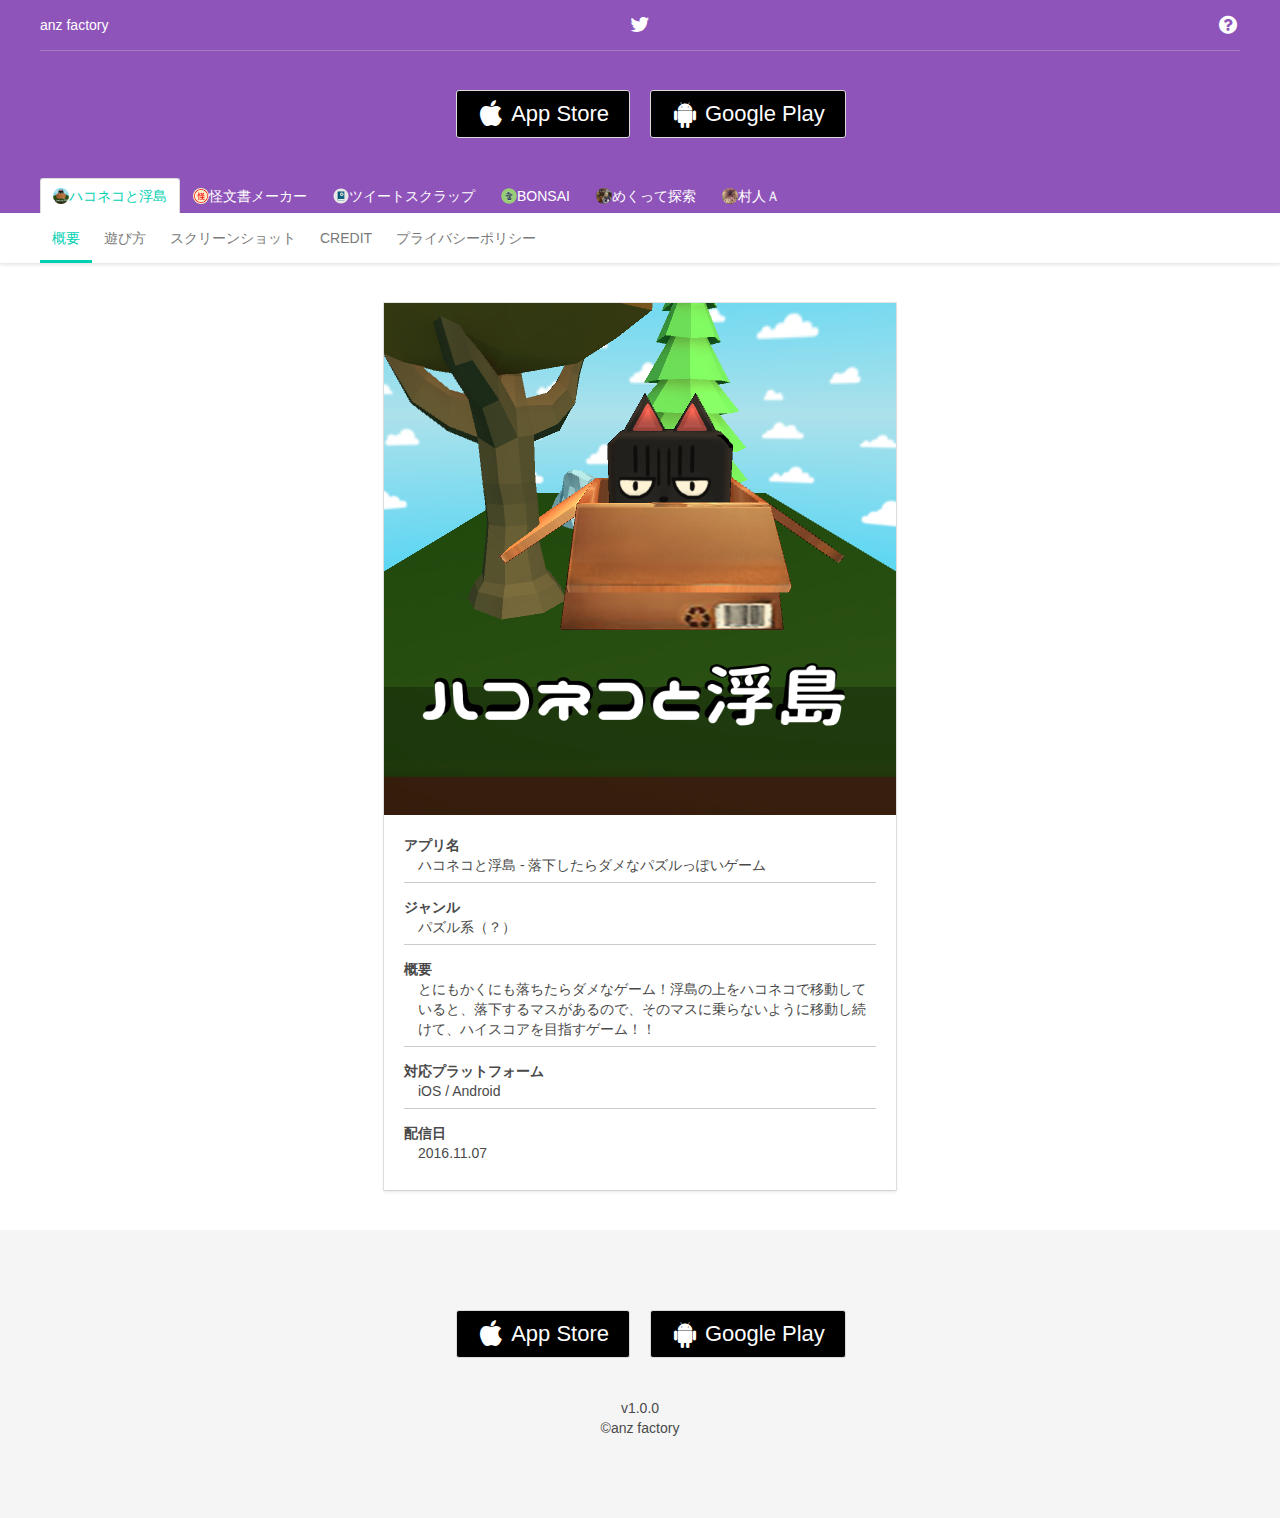
==== index.html @ 9122307f "ogp/twitter cardを動的に変えてみる。。" ====
<!DOCTYPE html>
<html>
<head>
  <meta charset="utf-8">
  <meta name="viewport" content="width=device-width,initial-scale=1,maximum-scale=1.0,user-scalable=no">
  <meta property="og:title" content="anz factory">
  <meta property="og:type" content="website">
  <meta property="og:url" content="https://anzfactory.github.io">
  <meta property="og:image" content="https://anzfactory.github.io/images/anz.png">
  <meta property="og:site_name" content="anz factory" />
  <meta property="og:description" content="anz factoryのアプリ紹介ページ" />
  <meta name="twitter:card" content="summary">
  <meta name="twitter:site" content="@AnzNetJp">
  <meta name="twitter:title" content="anz factory">
  <meta name="twitter:description" content="anz factoryのアプリ紹介ページ">
  <meta name="twitter:image" content="https://anzfactory.github.io/images/anz.png">
  
  
  <title>anz pages</title>
  <link rel="stylesheet" href="lib/fontawesome/font-awesome.min.css">
  <link rel="stylesheet" href="lib/bulma/bulma.css">

  <!-- System Stylesheets-->
  <link rel="stylesheet" type="text/css" href="app.css">
</head>

<body>
  <script src="lib/blazy/blazy.min.js"></script>
  <anz-app></anz-app>
  <script src="app.js"></script>
</body>
</html>
---- app.css ----
@charset "UTF-8";.is-main-color{background-color:#8F54B9}.light-color{background-color:#fff}.text.light-color{background-color:inherit;color:#fff}.container .page-heading{margin-bottom:1.5em}.container .page-heading:not(:first-child){margin-top:3em}.container .page-heading .subtitle{padding-left:1em}.container .page-heading .subtitle:before{content:'▶'}.image.circle{border-radius:50%}.level.start{-webkit-box-align:start;-moz-box-align:start;box-align:start;-webkit-align-items:flex-start;-moz-align-items:flex-start;align-items:flex-start}.margin-top-one-line{margin-top:1em}@media screen and (max-width:768px){.mobile-text-center{margin:0 auto}}.modal-close{top:auto;right:auto;left:50%;margin-left:-20px;bottom:20px}
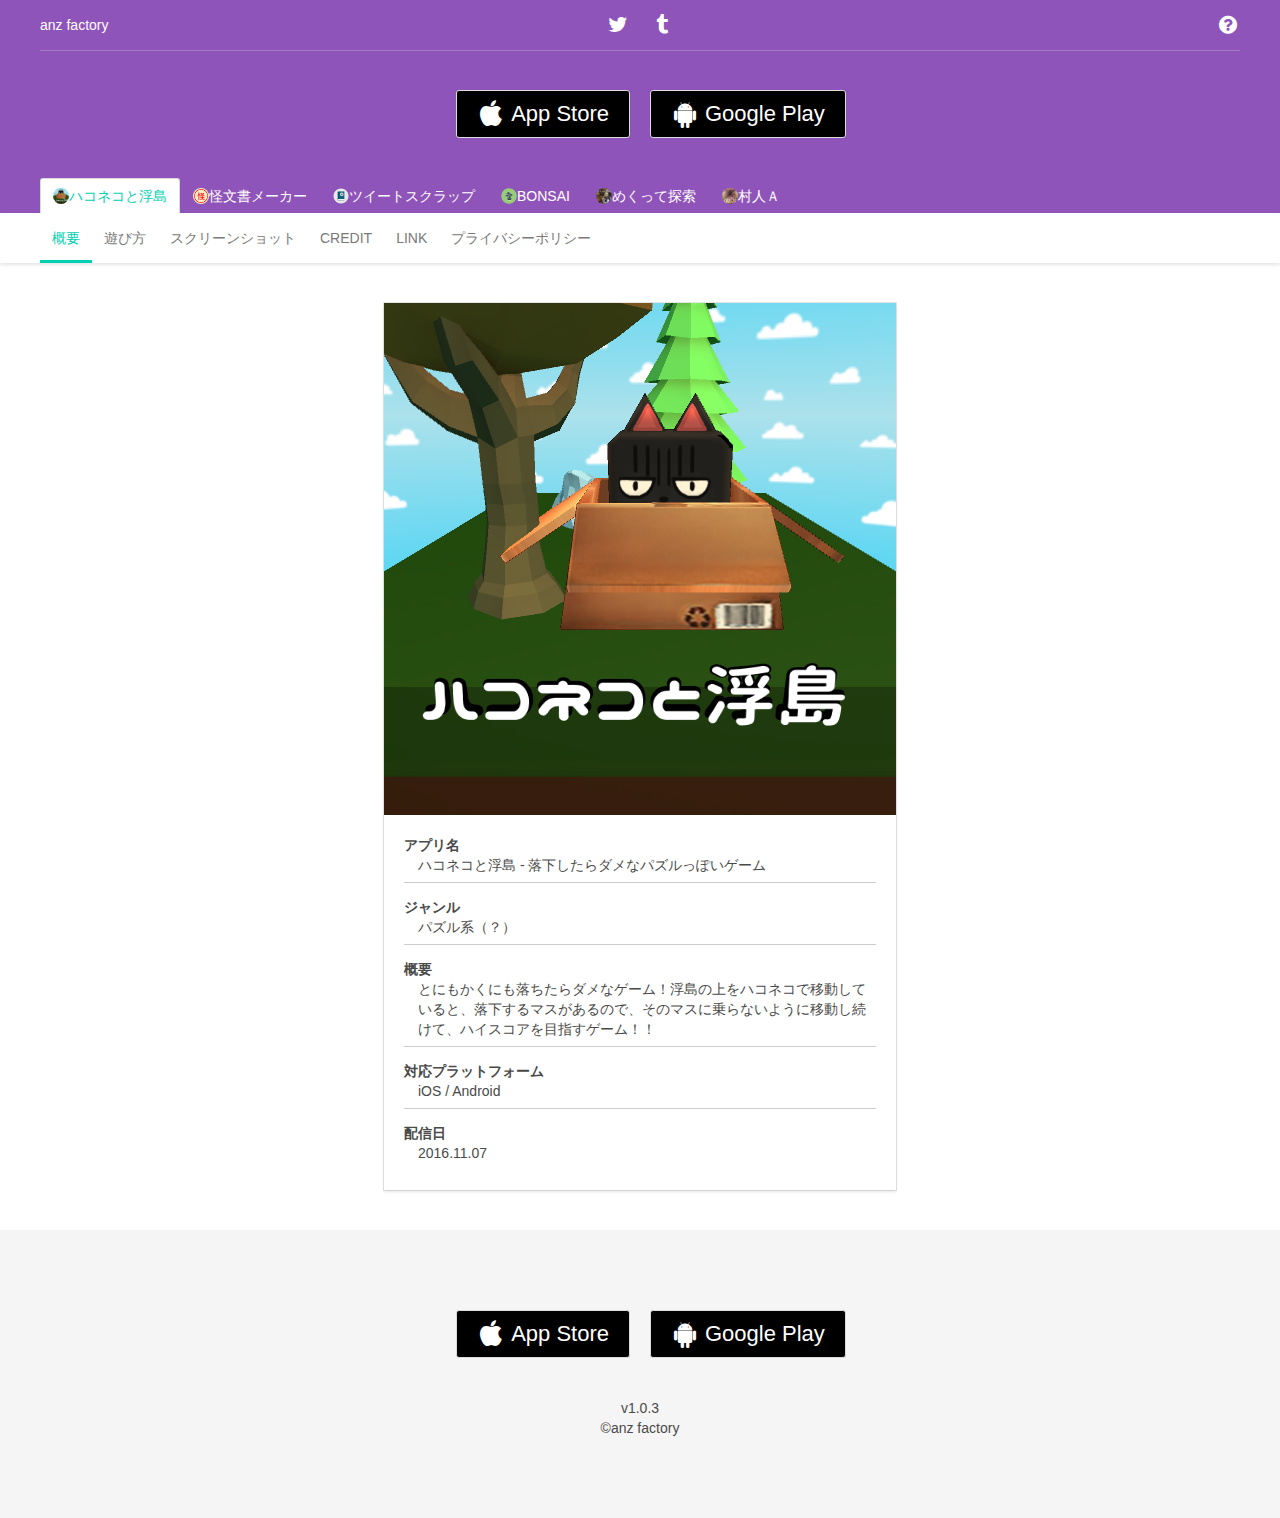
==== commit f0ce65c1: "commit v1.0.3" ====
--- a/index.html
+++ b/index.html
@@ -28,5 +28,12 @@
   <script src="lib/blazy/blazy.min.js"></script>
   <anz-app></anz-app>
   <script src="app.js"></script>
+  <script>
+  (function(i,s,o,g,r,a,m){i['GoogleAnalyticsObject']=r;i[r]=i[r]||function(){
+  (i[r].q=i[r].q||[]).push(arguments)},i[r].l=1*new Date();a=s.createElement(o),
+  m=s.getElementsByTagName(o)[0];a.async=1;a.src=g;m.parentNode.insertBefore(a,m)
+  })(window,document,'script','https://www.google-analytics.com/analytics.js','ga');
+  ga('create', 'UA-46917219-4', 'auto');
+</script>
 </body>
 </html>
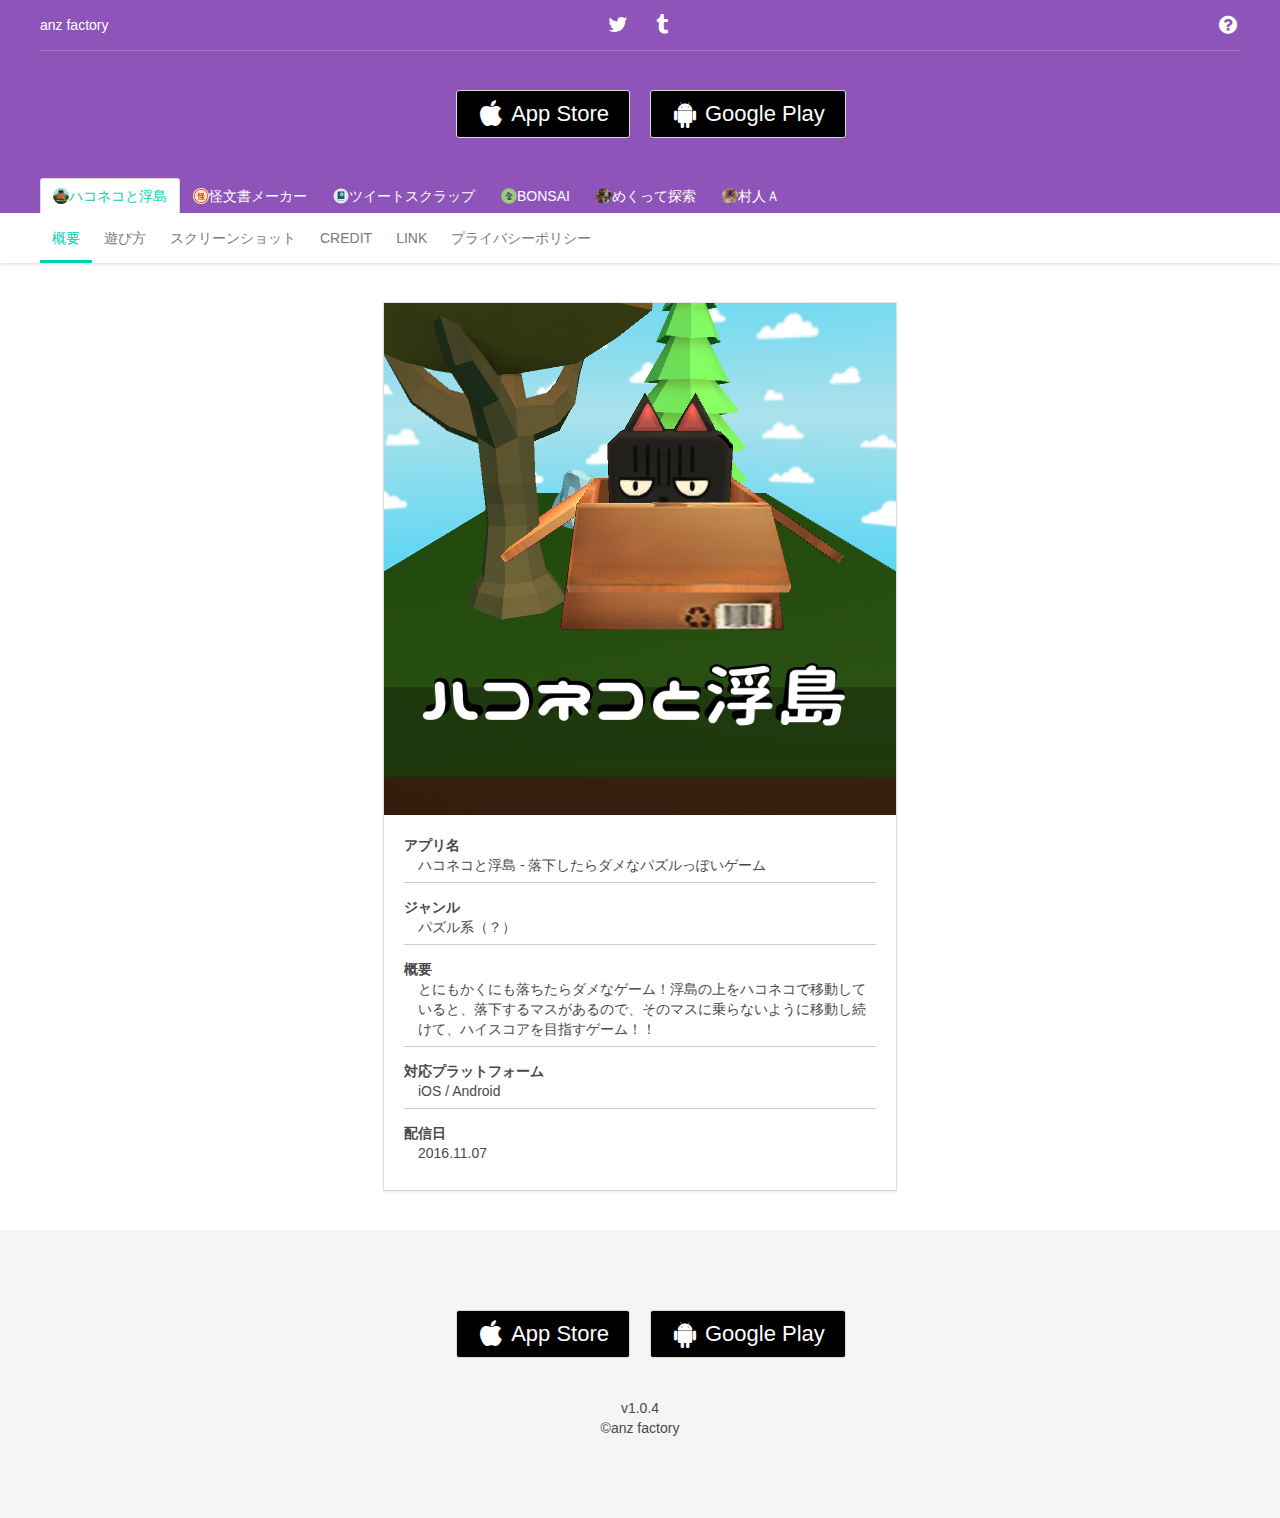
==== commit 2f145de0: "commit v1.0.3" ====
--- a/index.html
+++ b/index.html
@@ -28,6 +28,10 @@
   <script src="lib/blazy/blazy.min.js"></script>
   <anz-app></anz-app>
   <script src="app.js"></script>
+  <script src="https://cdn.smooch.io/smooch.min.js"></script>
+  <script>
+    Smooch.init({appToken: '7ymgwxtdkfzcnf3nez8x22tog'});
+  </script>
   <script>
   (function(i,s,o,g,r,a,m){i['GoogleAnalyticsObject']=r;i[r]=i[r]||function(){
   (i[r].q=i[r].q||[]).push(arguments)},i[r].l=1*new Date();a=s.createElement(o),
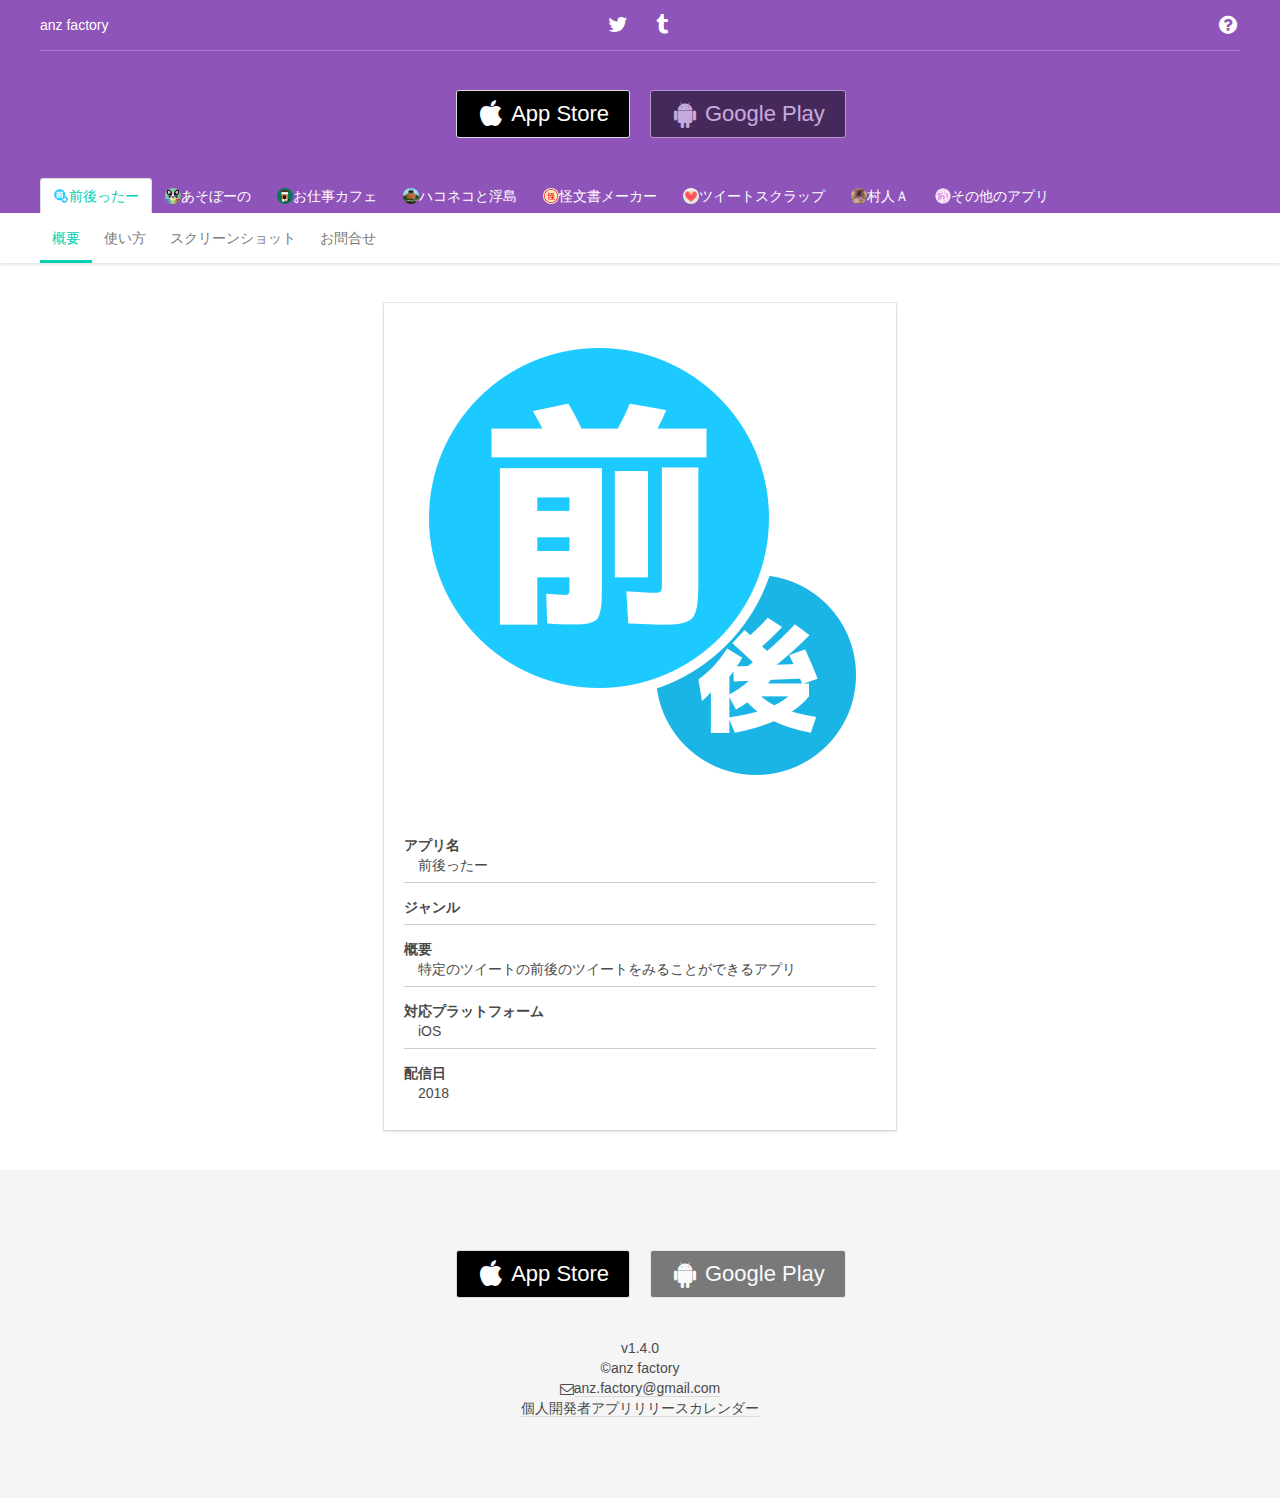
==== commit 27d3910e: "v1.4.0" ====
--- a/index.html
+++ b/index.html
@@ -32,12 +32,16 @@
   <script>
     Smooch.init({appToken: '7ymgwxtdkfzcnf3nez8x22tog'});
   </script>
+  <!-- Global site tag (gtag.js) - Google Analytics -->
+  <script async src="https://www.googletagmanager.com/gtag/js?id=UA-46917219-4"></script>
   <script>
-  (function(i,s,o,g,r,a,m){i['GoogleAnalyticsObject']=r;i[r]=i[r]||function(){
-  (i[r].q=i[r].q||[]).push(arguments)},i[r].l=1*new Date();a=s.createElement(o),
-  m=s.getElementsByTagName(o)[0];a.async=1;a.src=g;m.parentNode.insertBefore(a,m)
-  })(window,document,'script','https://www.google-analytics.com/analytics.js','ga');
-  ga('create', 'UA-46917219-4', 'auto');
-</script>
+    window.dataLayer = window.dataLayer || [];
+    function gtag(){dataLayer.push(arguments);}
+    gtag('js', new Date());
+
+    gtag('config', 'UA-46917219-4', {
+      'anonymize_ip': true
+    });
+  </script>
 </body>
 </html>
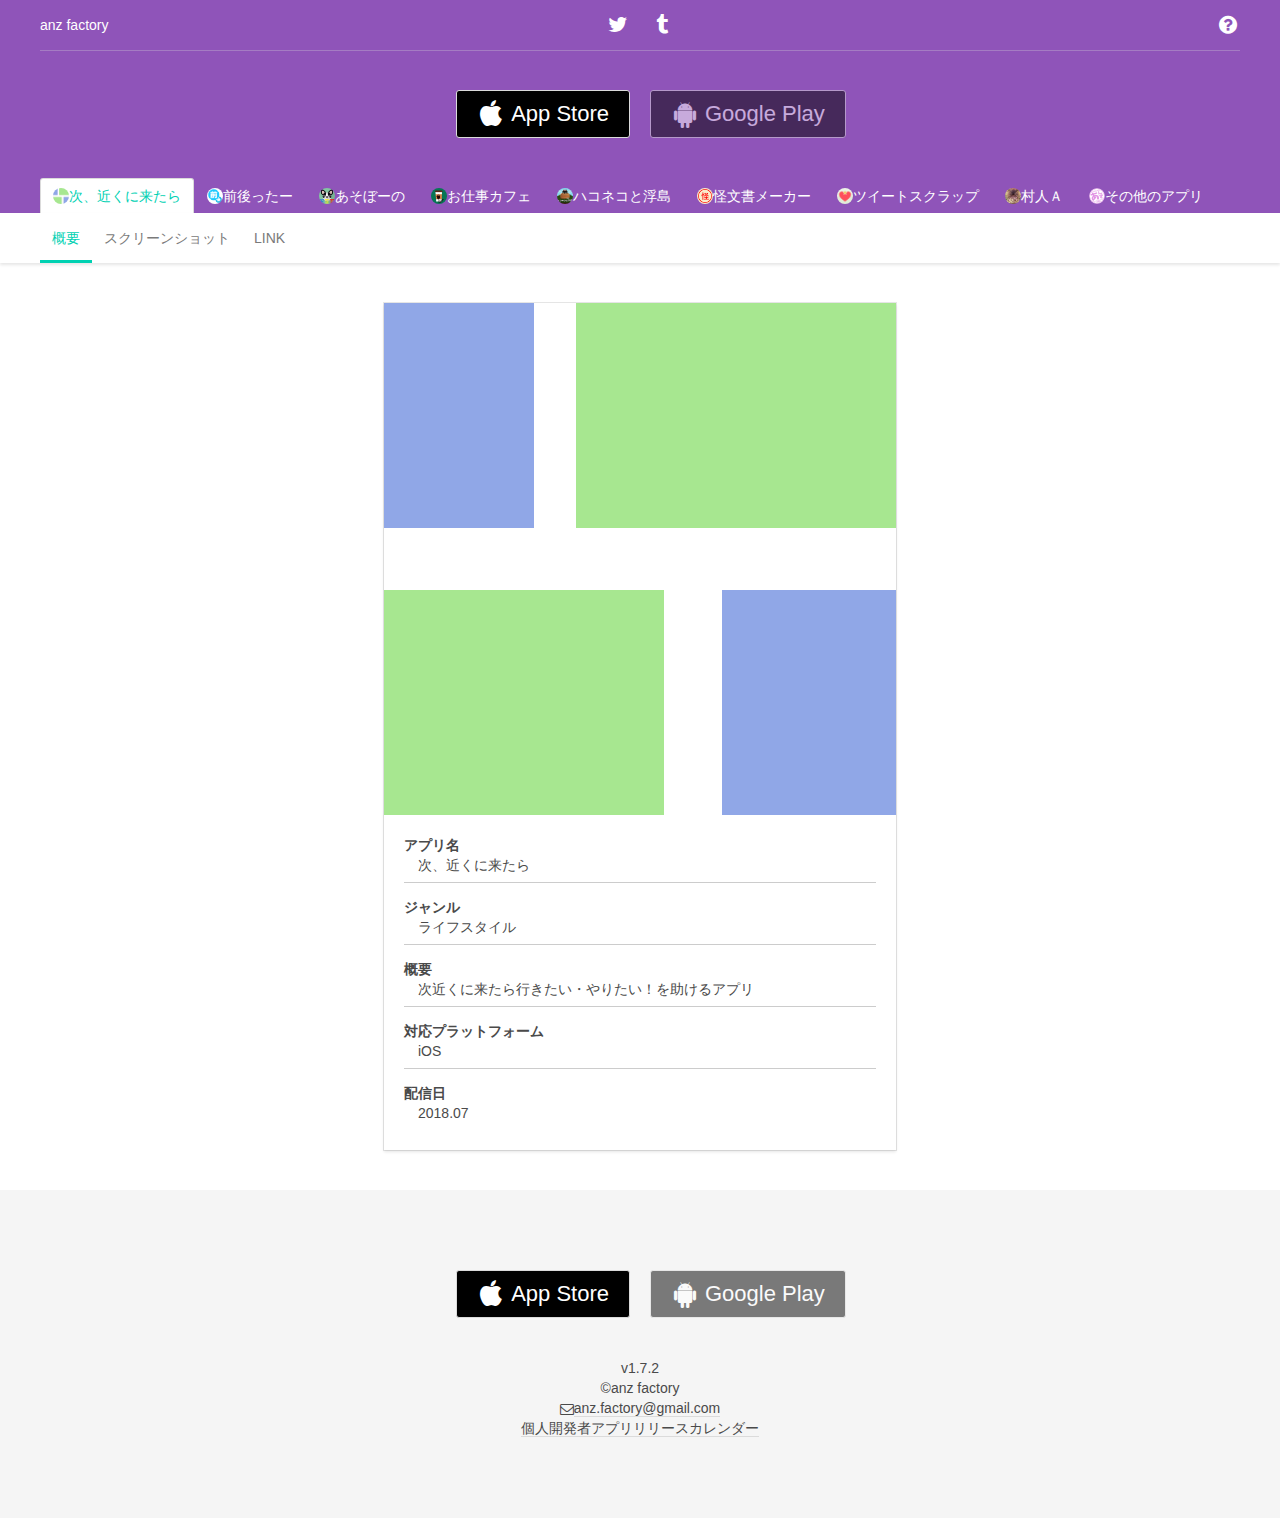
==== commit a48620c4: "v1.7.2" ====
--- a/index.html
+++ b/index.html
@@ -28,9 +28,14 @@
   <script src="lib/blazy/blazy.min.js"></script>
   <anz-app></anz-app>
   <script src="app.js"></script>
-  <script src="https://cdn.smooch.io/smooch.min.js"></script>
   <script>
-    Smooch.init({appToken: '7ymgwxtdkfzcnf3nez8x22tog'});
+    !function(e,n,t,r){
+      function o(){try{var e;if((e="string"==typeof this.response?JSON.parse(this.response):this.response).url){var t=n.getElementsByTagName("script")[0],r=n.createElement("script");r.async=!0,r.src=e.url,t.parentNode.insertBefore(r,t)}}catch(e){}}var s,p,a,i=[],c=[];e[t]={init:function(){s=arguments;var e={then:function(n){return c.push({type:"t",next:n}),e},catch:function(n){return c.push({type:"c",next:n}),e}};return e},on:function(){i.push(arguments)},render:function(){p=arguments},destroy:function(){a=arguments}},e.__onWebMessengerHostReady__=function(n){if(delete e.__onWebMessengerHostReady__,e[t]=n,s)for(var r=n.init.apply(n,s),o=0;o<c.length;o++){var u=c[o];r="t"===u.type?r.then(u.next):r.catch(u.next)}p&&n.render.apply(n,p),a&&n.destroy.apply(n,a);for(o=0;o<i.length;o++)n.on.apply(n,i[o])};var u=new XMLHttpRequest;u.addEventListener("load",o),u.open("GET","https://"+r+".webloader.smooch.io/",!0),u.responseType="json",u.send()
+    }(window,document,"Smooch","58501c081cdd736400f57dfd");
+  </script>
+  <script>
+    Smooch.init({appId: '<app-id>'}).then(function() {
+    });
   </script>
   <!-- Global site tag (gtag.js) - Google Analytics -->
   <script async src="https://www.googletagmanager.com/gtag/js?id=UA-46917219-4"></script>
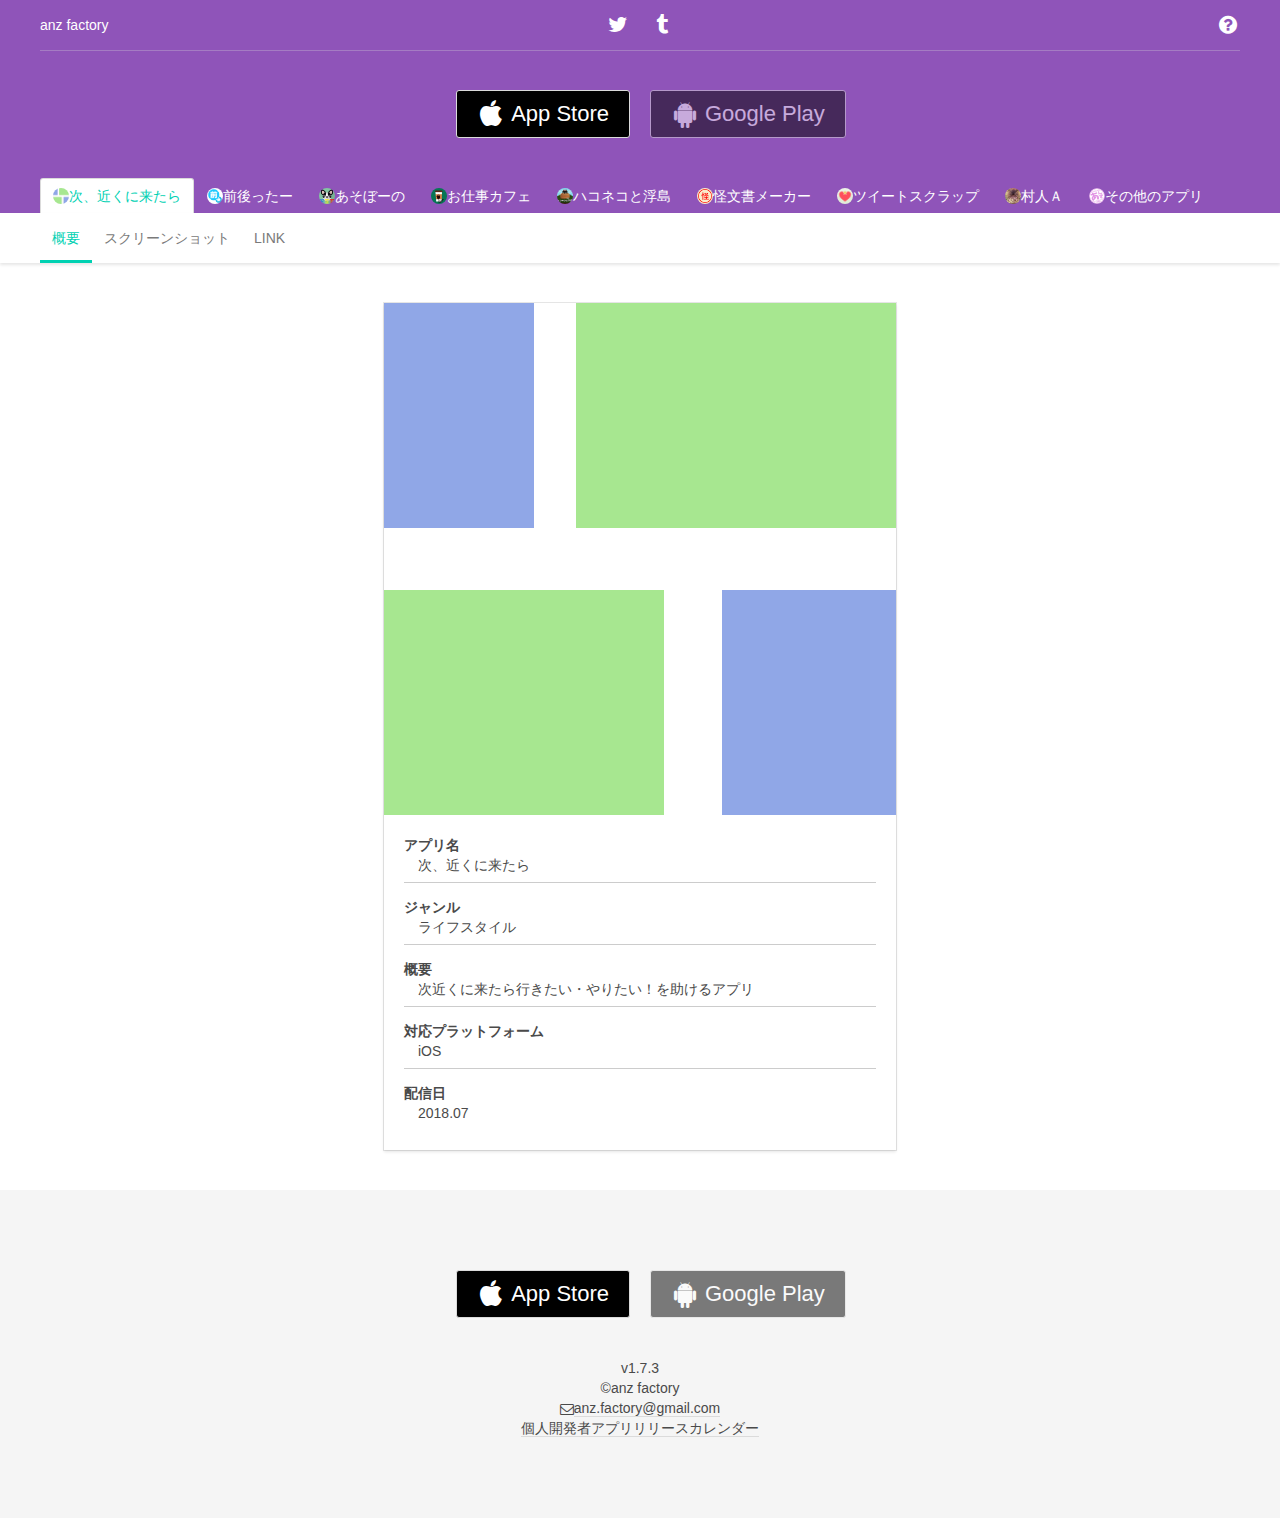
==== commit 9d4f11ba: "v1.7.2" ====
--- a/index.html
+++ b/index.html
@@ -34,7 +34,18 @@
     }(window,document,"Smooch","58501c081cdd736400f57dfd");
   </script>
   <script>
-    Smooch.init({appId: '<app-id>'}).then(function() {
+    Smooch.init({
+      appId: '58501c081cdd736400f57dfd',
+      customText: {
+          headerText: 'なにかお困りですか？',
+          introductionText: 'お気軽にメッセージをどうぞ！（即返信がない場合はしばらくしてからまたアクセスしてみて下さい！）',
+          inputPlaceholder: 'メッセージはこちらに',
+          sendButtonText: '送信'
+      },
+      customColors: {
+          brandColor: '8F54B9'
+      }
+    }).then(function() {
     });
   </script>
   <!-- Global site tag (gtag.js) - Google Analytics -->
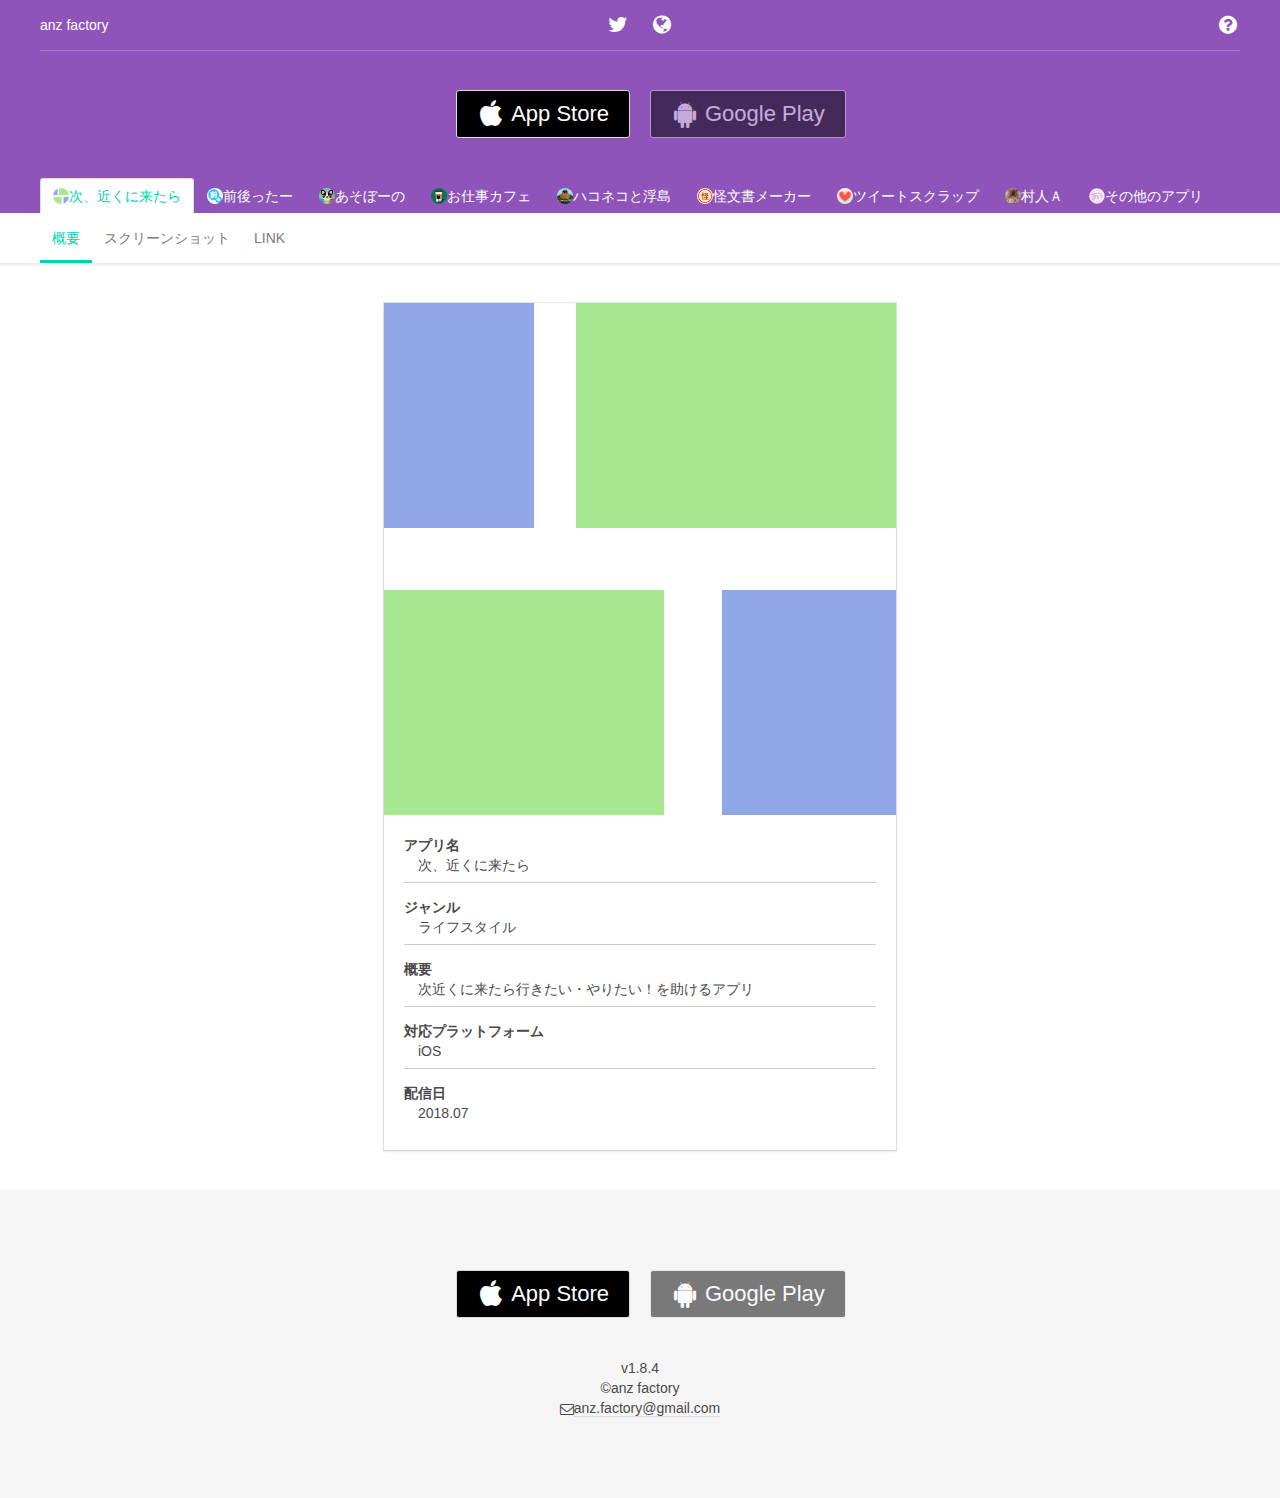
==== commit ce22cd92: ":up: 1.8.4" ====
--- a/index.html
+++ b/index.html
@@ -48,16 +48,5 @@
     }).then(function() {
     });
   </script>
-  <!-- Global site tag (gtag.js) - Google Analytics -->
-  <script async src="https://www.googletagmanager.com/gtag/js?id=UA-46917219-4"></script>
-  <script>
-    window.dataLayer = window.dataLayer || [];
-    function gtag(){dataLayer.push(arguments);}
-    gtag('js', new Date());
-
-    gtag('config', 'UA-46917219-4', {
-      'anonymize_ip': true
-    });
-  </script>
 </body>
 </html>
